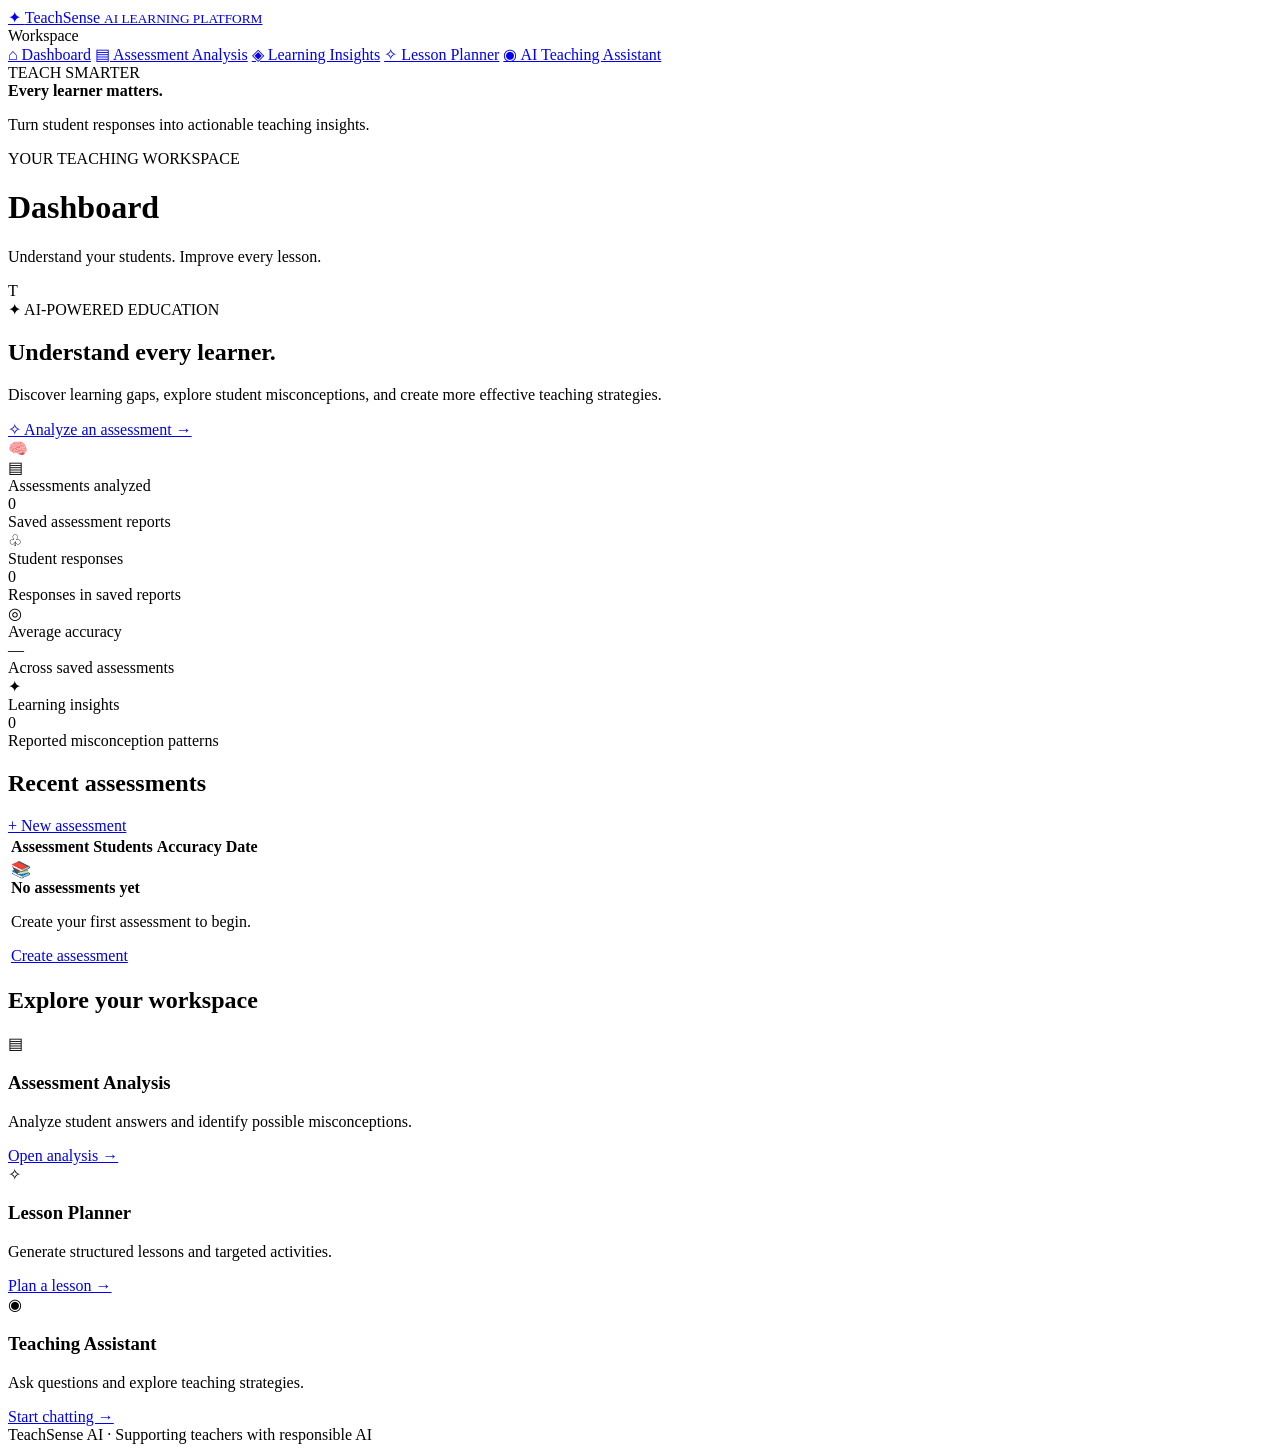
==== index.html @ 0a37e584 "index file" ====
<!DOCTYPE html>
<html lang="en">
<head>
  <meta charset="UTF-8">
  <meta name="viewport" content="width=device-width, initial-scale=1.0">
  <title>TeachSense AI | Dashboard</title>
  <link rel="stylesheet" href="style.css">
  <script src="script.js" defer></script>
</head>
<body>
  <div class="app-layout">

    <aside class="sidebar">
      <a class="brand" href="index.html">
        <span class="brand-icon">✦</span>
        <span>TeachSense <small>AI LEARNING PLATFORM</small></span>
      </a>

      <div class="nav-label">Workspace</div>
      <nav>
        <a class="nav-link active" href="index.html">⌂ Dashboard</a>
        <a class="nav-link" href="assessment.html">▤ Assessment Analysis</a>
        <a class="nav-link" href="insights.html">◈ Learning Insights</a>
        <a class="nav-link" href="lesson-plan.html">✧ Lesson Planner</a>
        <a class="nav-link" href="chat.html">◉ AI Teaching Assistant</a>
      </nav>

      <div class="sidebar-note">
        <div class="eyebrow">TEACH SMARTER</div>
        <strong>Every learner matters.</strong>
        <p>Turn student responses into actionable teaching insights.</p>
      </div>
    </aside>

    <main class="main-content">
      <header class="topbar">
        <div>
          <div class="eyebrow">YOUR TEACHING WORKSPACE</div>
          <h1>Dashboard</h1>
          <p class="subtitle">Understand your students. Improve every lesson.</p>
        </div>
        <div class="avatar" title="Teacher">T</div>
      </header>

      <section class="hero">
        <div>
          <div class="eyebrow">✦ AI-POWERED EDUCATION</div>
          <h1>Understand every <span>learner.</span></h1>
          <p class="subtitle">
            Discover learning gaps, explore student misconceptions,
            and create more effective teaching strategies.
          </p>
          <a class="btn" href="assessment.html">✧ Analyze an assessment →</a>
        </div>

        <div class="hero-art" aria-hidden="true">
          <div class="brain-orbit">
            <div class="brain-symbol">🧠</div>
          </div>
        </div>
      </section>

      <section class="stats-grid">
        <article class="stat-card">
          <div class="stat-icon">▤</div>
          <div class="stat-label">Assessments analyzed</div>
          <div class="stat-value" id="dashAssessments" data-count="0">0</div>
          <div class="muted">Saved assessment reports</div>
        </article>

        <article class="stat-card">
          <div class="stat-icon">♧</div>
          <div class="stat-label">Student responses</div>
          <div class="stat-value" id="dashResponses" data-count="0">0</div>
          <div class="muted">Responses in saved reports</div>
        </article>

        <article class="stat-card">
          <div class="stat-icon">◎</div>
          <div class="stat-label">Average accuracy</div>
          <div class="stat-value" id="dashAccuracy">—</div>
          <div class="muted">Across saved assessments</div>
        </article>

        <article class="stat-card">
          <div class="stat-icon">✦</div>
          <div class="stat-label">Learning insights</div>
          <div class="stat-value" id="dashInsights" data-count="0">0</div>
          <div class="muted">Reported misconception patterns</div>
        </article>
      </section>

      <div class="section-heading">
        <h2>Recent assessments</h2>
        <a class="btn btn-secondary" href="assessment.html">+ New assessment</a>
      </div>

      <section class="panel">
        <div class="table-wrap">
          <table>
            <thead>
              <tr>
                <th>Assessment</th>
                <th>Students</th>
                <th>Accuracy</th>
                <th>Date</th>
              </tr>
            </thead>
            <tbody id="recentAssessments">
              <tr>
                <td colspan="4">
                  <div class="empty-state">
                    <div class="empty-icon">📚</div>
                    <strong>No assessments yet</strong>
                    <p>Create your first assessment to begin.</p>
                    <a class="btn" href="assessment.html">Create assessment</a>
                  </div>
                </td>
              </tr>
            </tbody>
          </table>
        </div>
      </section>

      <div class="section-heading">
        <h2>Explore your workspace</h2>
      </div>

      <section class="grid-3">
        <article class="panel">
          <div class="stat-icon">▤</div>
          <h3>Assessment Analysis</h3>
          <p class="muted">Analyze student answers and identify possible misconceptions.</p>
          <a class="btn btn-secondary" href="assessment.html">Open analysis →</a>
        </article>

        <article class="panel">
          <div class="stat-icon">✧</div>
          <h3>Lesson Planner</h3>
          <p class="muted">Generate structured lessons and targeted activities.</p>
          <a class="btn btn-secondary" href="lesson-plan.html">Plan a lesson →</a>
        </article>

        <article class="panel">
          <div class="stat-icon">◉</div>
          <h3>Teaching Assistant</h3>
          <p class="muted">Ask questions and explore teaching strategies.</p>
          <a class="btn btn-secondary" href="chat.html">Start chatting →</a>
        </article>
      </section>

      <footer class="footer">
        TeachSense AI · Supporting teachers with responsible AI
      </footer>
    </main>
  </div>
</body>
</html>
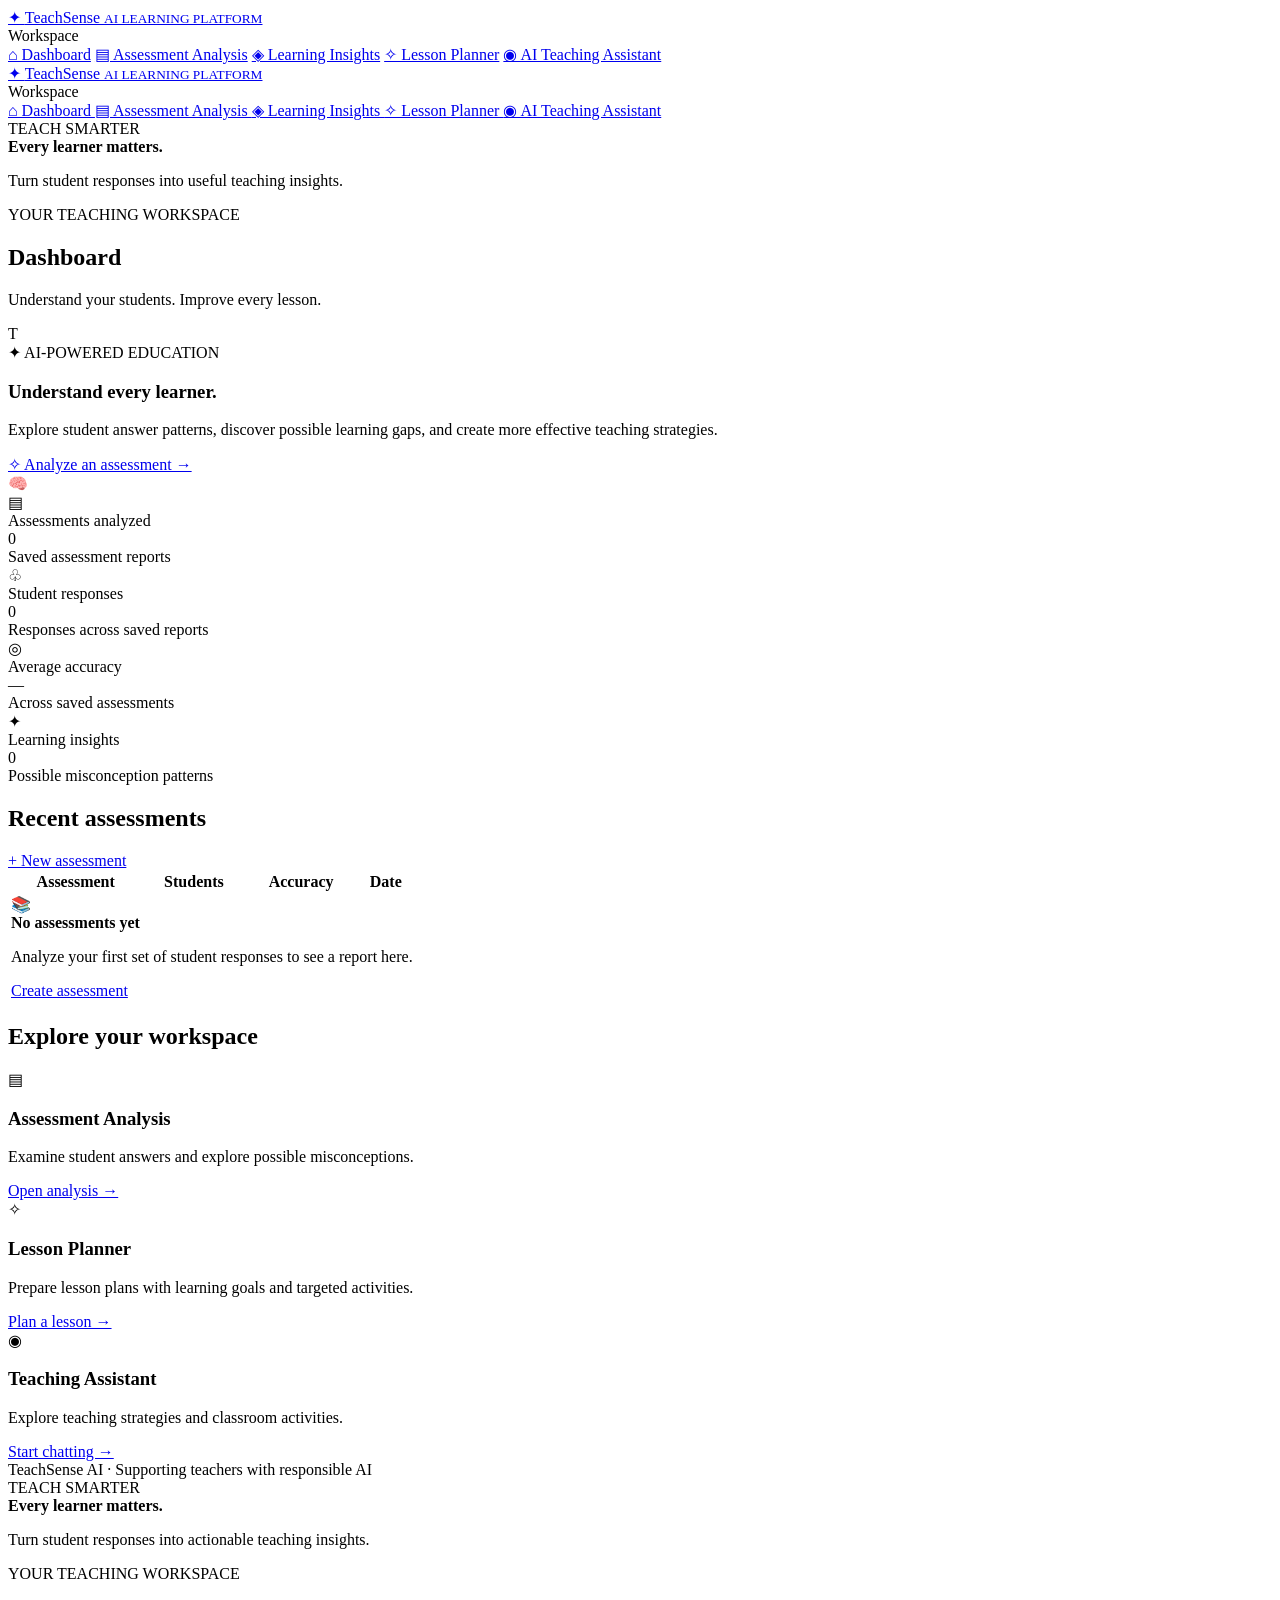
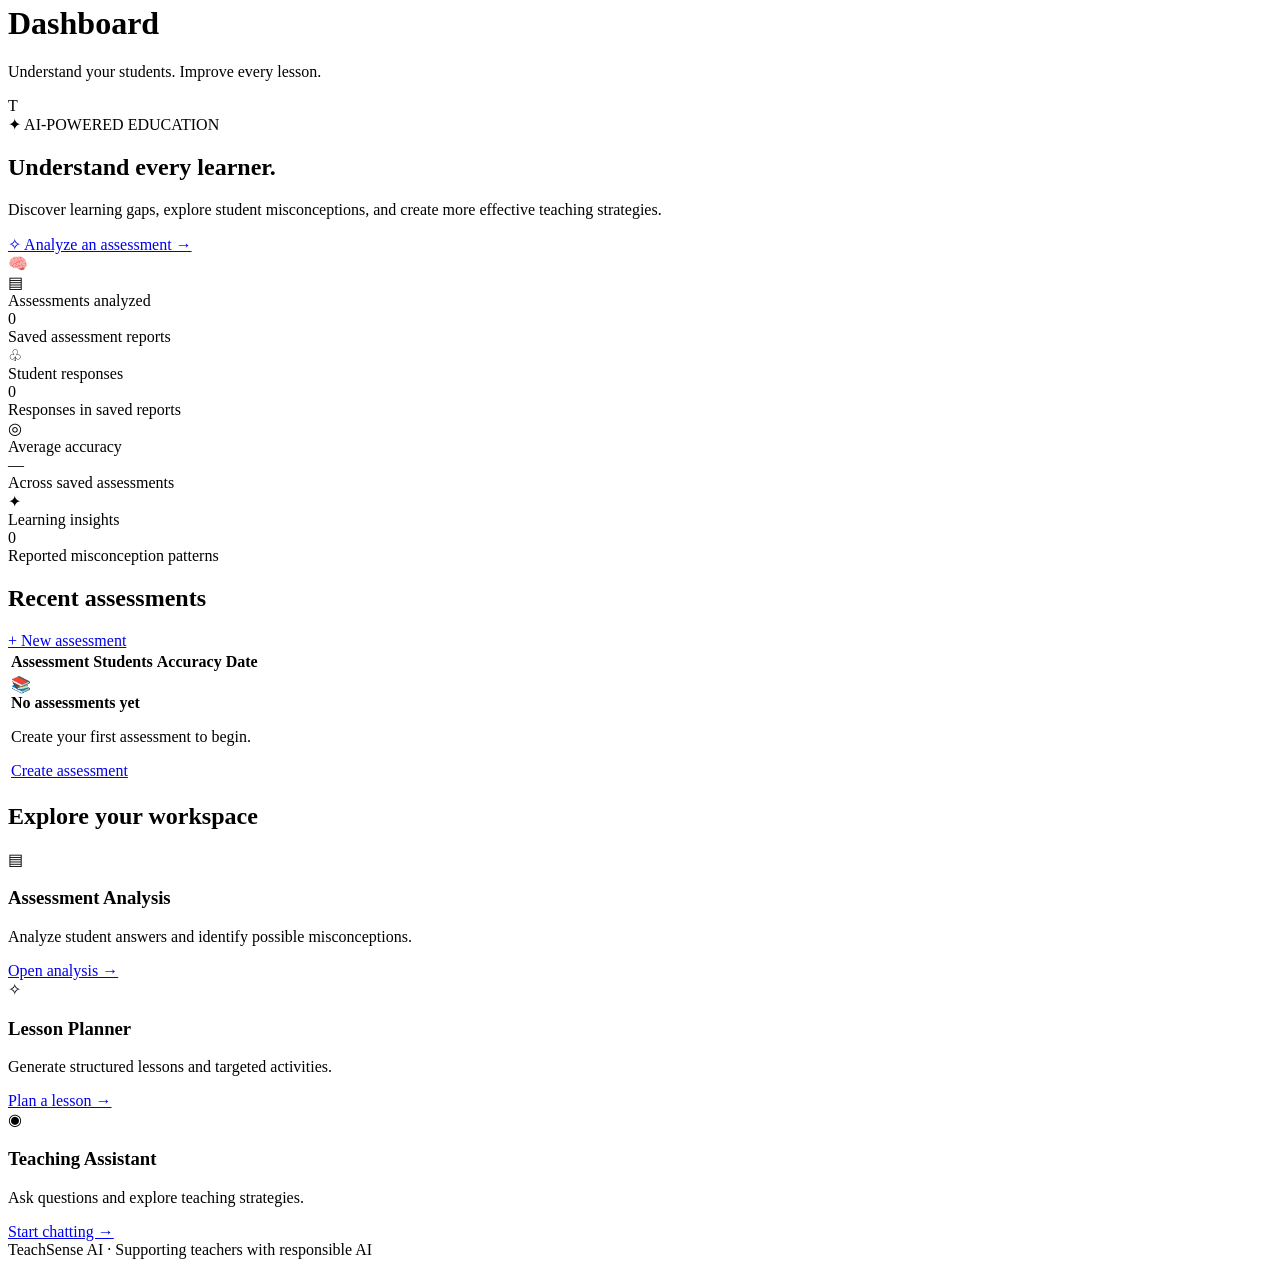
==== commit 985ba6cf: "index.html" ====
--- a/index.html
+++ b/index.html
@@ -27,6 +27,280 @@
       </nav>
 
       <div class="sidebar-note">
+<!DOCTYPE html>
+<html lang="en">
+<head>
+  <meta charset="UTF-8">
+  <meta name="viewport" content="width=device-width, initial-scale=1.0">
+
+  <meta
+    name="description"
+    content="TeachSense AI helps teachers explore student learning gaps and plan targeted teaching activities."
+  >
+
+  <title>TeachSense AI | Dashboard</title>
+
+  <link rel="stylesheet" href="style.css">
+  <script src="script.js" defer></script>
+</head>
+
+<body>
+  <div class="app-layout">
+
+    <!-- SIDEBAR -->
+    <aside class="sidebar">
+      <a class="brand" href="index.html" aria-label="TeachSense AI dashboard">
+        <span class="brand-icon">✦</span>
+        <span>
+          TeachSense
+          <small>AI LEARNING PLATFORM</small>
+        </span>
+      </a>
+
+      <div class="nav-label">Workspace</div>
+
+      <nav aria-label="Main navigation">
+        <a class="nav-link active" href="index.html" aria-current="page">
+          ⌂ Dashboard
+        </a>
+
+        <a class="nav-link" href="assessment.html">
+          ▤ Assessment Analysis
+        </a>
+
+        <a class="nav-link" href="insights.html">
+          ◈ Learning Insights
+        </a>
+
+        <a class="nav-link" href="lesson-plan.html">
+          ✧ Lesson Planner
+        </a>
+
+        <a class="nav-link" href="chat.html">
+          ◉ AI Teaching Assistant
+        </a>
+      </nav>
+
+      <div class="sidebar-note">
+        <div class="eyebrow">TEACH SMARTER</div>
+        <strong>Every learner matters.</strong>
+        <p>
+          Turn student responses into useful teaching insights.
+        </p>
+      </div>
+    </aside>
+
+    <!-- MAIN DASHBOARD -->
+    <main class="main-content">
+
+      <!-- HEADER -->
+      <header class="topbar">
+        <div>
+          <div class="eyebrow">YOUR TEACHING WORKSPACE</div>
+          <h1>Dashboard</h1>
+          <p class="subtitle">
+            Understand your students. Improve every lesson.
+          </p>
+        </div>
+
+        <div class="avatar" title="Teacher profile" aria-label="Teacher">
+          T
+        </div>
+      </header>
+
+      <!-- HERO SECTION -->
+      <section class="hero">
+        <div>
+          <div class="eyebrow">✦ AI-POWERED EDUCATION</div>
+
+          <h1>
+            Understand every
+            <span>learner.</span>
+          </h1>
+
+          <p class="subtitle">
+            Explore student answer patterns, discover possible
+            learning gaps, and create more effective teaching strategies.
+          </p>
+
+          <a class="btn" href="assessment.html">
+            ✧ Analyze an assessment →
+          </a>
+        </div>
+
+        <div class="hero-art" aria-hidden="true">
+          <div class="brain-orbit">
+            <div class="brain-symbol">🧠</div>
+          </div>
+        </div>
+      </section>
+
+      <!-- DASHBOARD STATISTICS -->
+      <section class="stats-grid" aria-label="Dashboard statistics">
+
+        <article class="stat-card">
+          <div class="stat-icon">▤</div>
+          <div class="stat-label">Assessments analyzed</div>
+
+          <div
+            class="stat-value"
+            id="dashAssessments"
+            data-count="0"
+            aria-live="polite"
+          >0</div>
+
+          <div class="muted">Saved assessment reports</div>
+        </article>
+
+        <article class="stat-card">
+          <div class="stat-icon">♧</div>
+          <div class="stat-label">Student responses</div>
+
+          <div
+            class="stat-value"
+            id="dashResponses"
+            data-count="0"
+            aria-live="polite"
+          >0</div>
+
+          <div class="muted">Responses across saved reports</div>
+        </article>
+
+        <article class="stat-card">
+          <div class="stat-icon">◎</div>
+          <div class="stat-label">Average accuracy</div>
+
+          <div
+            class="stat-value"
+            id="dashAccuracy"
+            aria-live="polite"
+          >—</div>
+
+          <div class="muted">Across saved assessments</div>
+        </article>
+
+        <article class="stat-card">
+          <div class="stat-icon">✦</div>
+          <div class="stat-label">Learning insights</div>
+
+          <div
+            class="stat-value"
+            id="dashInsights"
+            data-count="0"
+            aria-live="polite"
+          >0</div>
+
+          <div class="muted">Possible misconception patterns</div>
+        </article>
+
+      </section>
+
+      <!-- RECENT ASSESSMENTS -->
+      <div class="section-heading">
+        <h2>Recent assessments</h2>
+
+        <a class="btn btn-secondary" href="assessment.html">
+          + New assessment
+        </a>
+      </div>
+
+      <section class="panel">
+        <div class="table-wrap">
+          <table>
+            <thead>
+              <tr>
+                <th scope="col">Assessment</th>
+                <th scope="col">Students</th>
+                <th scope="col">Accuracy</th>
+                <th scope="col">Date</th>
+              </tr>
+            </thead>
+
+            <tbody id="recentAssessments">
+              <tr>
+                <td colspan="4">
+                  <div class="empty-state">
+                    <div class="empty-icon">📚</div>
+
+                    <strong>No assessments yet</strong>
+
+                    <p>
+                      Analyze your first set of student responses
+                      to see a report here.
+                    </p>
+
+                    <a class="btn" href="assessment.html">
+                      Create assessment
+                    </a>
+                  </div>
+                </td>
+              </tr>
+            </tbody>
+          </table>
+        </div>
+      </section>
+
+      <!-- WORKSPACE SHORTCUTS -->
+      <div class="section-heading">
+        <h2>Explore your workspace</h2>
+      </div>
+
+      <section class="grid-3">
+
+        <article class="panel">
+          <div class="stat-icon">▤</div>
+
+          <h3>Assessment Analysis</h3>
+
+          <p class="muted">
+            Examine student answers and explore possible misconceptions.
+          </p>
+
+          <a class="btn btn-secondary" href="assessment.html">
+            Open analysis →
+          </a>
+        </article>
+
+        <article class="panel">
+          <div class="stat-icon">✧</div>
+
+          <h3>Lesson Planner</h3>
+
+          <p class="muted">
+            Prepare lesson plans with learning goals and targeted activities.
+          </p>
+
+          <a class="btn btn-secondary" href="lesson-plan.html">
+            Plan a lesson →
+          </a>
+        </article>
+
+        <article class="panel">
+          <div class="stat-icon">◉</div>
+
+          <h3>Teaching Assistant</h3>
+
+          <p class="muted">
+            Explore teaching strategies and classroom activities.
+          </p>
+
+          <a class="btn btn-secondary" href="chat.html">
+            Start chatting →
+          </a>
+        </article>
+
+      </section>
+
+      <!-- FOOTER -->
+      <footer class="footer">
+        TeachSense AI · Supporting teachers with responsible AI
+      </footer>
+
+    </main>
+  </div>
+</body>
+</html>
+
         <div class="eyebrow">TEACH SMARTER</div>
         <strong>Every learner matters.</strong>
         <p>Turn student responses into actionable teaching insights.</p>
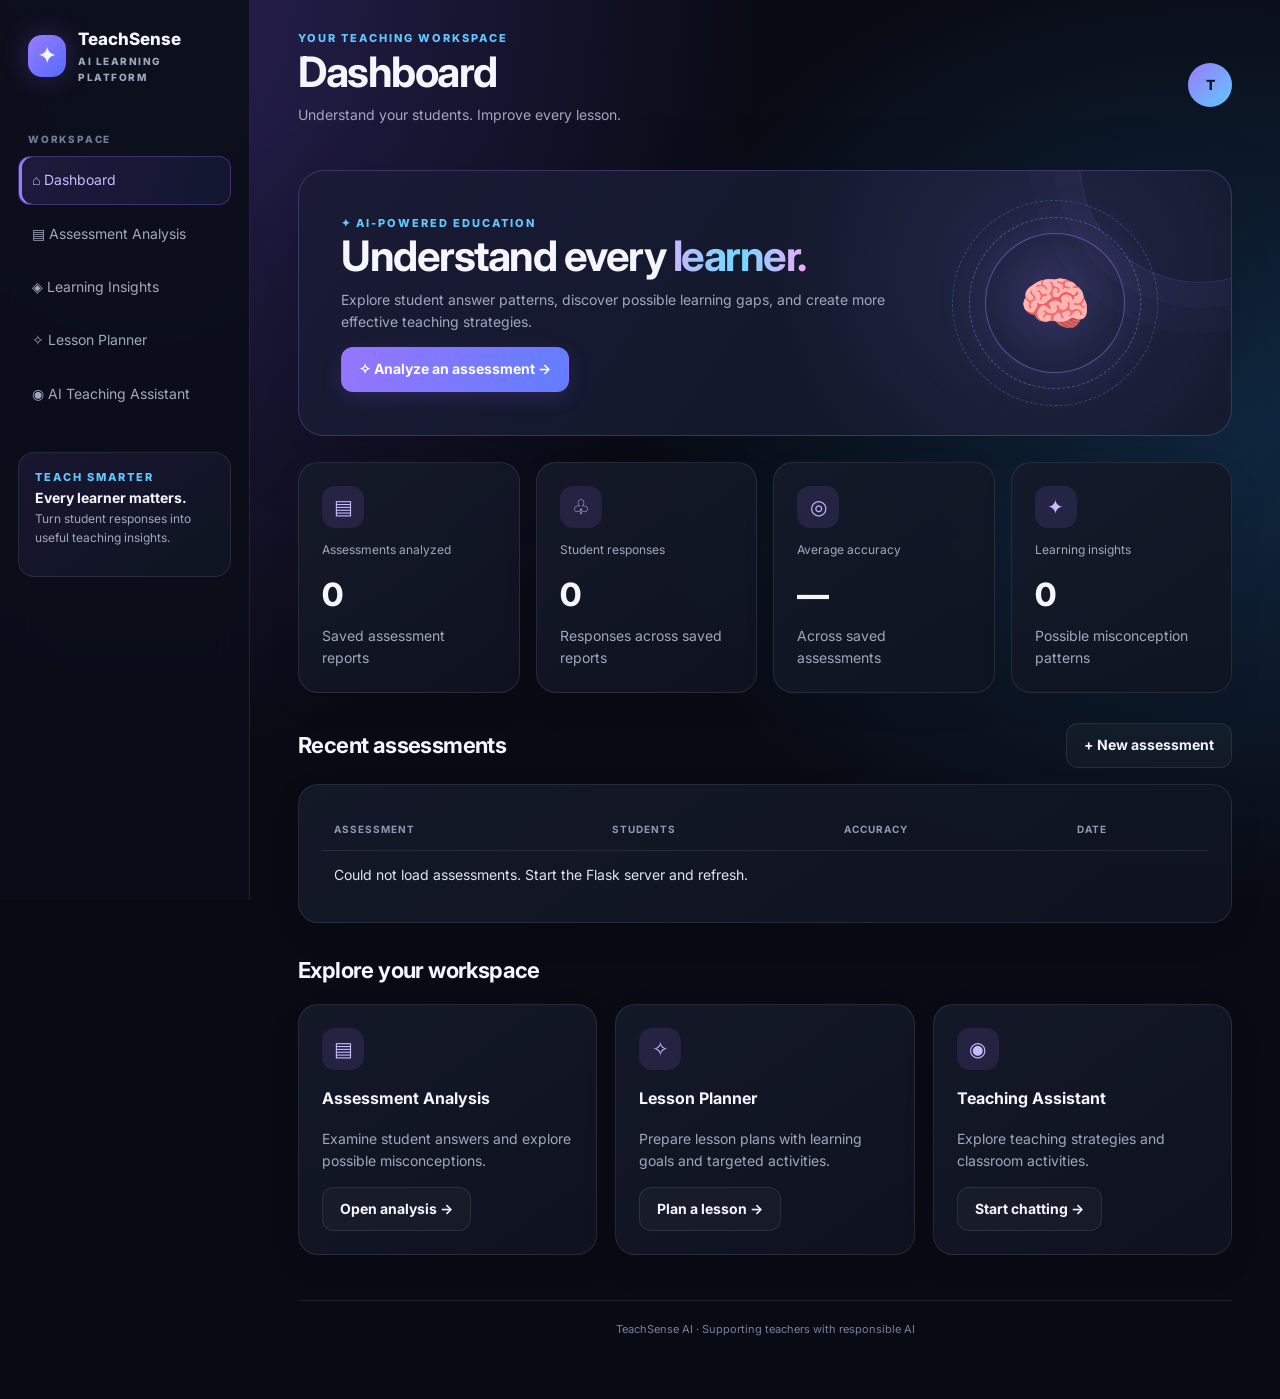
==== commit a29a005f: "TeachSense AI" ====
--- a/index.html
+++ b/index.html
@@ -1,32 +1,4 @@
 
-<!DOCTYPE html>
-<html lang="en">
-<head>
-  <meta charset="UTF-8">
-  <meta name="viewport" content="width=device-width, initial-scale=1.0">
-  <title>TeachSense AI | Dashboard</title>
-  <link rel="stylesheet" href="style.css">
-  <script src="script.js" defer></script>
-</head>
-<body>
-  <div class="app-layout">
-
-    <aside class="sidebar">
-      <a class="brand" href="index.html">
-        <span class="brand-icon">✦</span>
-        <span>TeachSense <small>AI LEARNING PLATFORM</small></span>
-      </a>
-
-      <div class="nav-label">Workspace</div>
-      <nav>
-        <a class="nav-link active" href="index.html">⌂ Dashboard</a>
-        <a class="nav-link" href="assessment.html">▤ Assessment Analysis</a>
-        <a class="nav-link" href="insights.html">◈ Learning Insights</a>
-        <a class="nav-link" href="lesson-plan.html">✧ Lesson Planner</a>
-        <a class="nav-link" href="chat.html">◉ AI Teaching Assistant</a>
-      </nav>
-
-      <div class="sidebar-note">
 <!DOCTYPE html>
 <html lang="en">
 <head>
@@ -300,134 +272,3 @@
   </div>
 </body>
 </html>
-
-        <div class="eyebrow">TEACH SMARTER</div>
-        <strong>Every learner matters.</strong>
-        <p>Turn student responses into actionable teaching insights.</p>
-      </div>
-    </aside>
-
-    <main class="main-content">
-      <header class="topbar">
-        <div>
-          <div class="eyebrow">YOUR TEACHING WORKSPACE</div>
-          <h1>Dashboard</h1>
-          <p class="subtitle">Understand your students. Improve every lesson.</p>
-        </div>
-        <div class="avatar" title="Teacher">T</div>
-      </header>
-
-      <section class="hero">
-        <div>
-          <div class="eyebrow">✦ AI-POWERED EDUCATION</div>
-          <h1>Understand every <span>learner.</span></h1>
-          <p class="subtitle">
-            Discover learning gaps, explore student misconceptions,
-            and create more effective teaching strategies.
-          </p>
-          <a class="btn" href="assessment.html">✧ Analyze an assessment →</a>
-        </div>
-
-        <div class="hero-art" aria-hidden="true">
-          <div class="brain-orbit">
-            <div class="brain-symbol">🧠</div>
-          </div>
-        </div>
-      </section>
-
-      <section class="stats-grid">
-        <article class="stat-card">
-          <div class="stat-icon">▤</div>
-          <div class="stat-label">Assessments analyzed</div>
-          <div class="stat-value" id="dashAssessments" data-count="0">0</div>
-          <div class="muted">Saved assessment reports</div>
-        </article>
-
-        <article class="stat-card">
-          <div class="stat-icon">♧</div>
-          <div class="stat-label">Student responses</div>
-          <div class="stat-value" id="dashResponses" data-count="0">0</div>
-          <div class="muted">Responses in saved reports</div>
-        </article>
-
-        <article class="stat-card">
-          <div class="stat-icon">◎</div>
-          <div class="stat-label">Average accuracy</div>
-          <div class="stat-value" id="dashAccuracy">—</div>
-          <div class="muted">Across saved assessments</div>
-        </article>
-
-        <article class="stat-card">
-          <div class="stat-icon">✦</div>
-          <div class="stat-label">Learning insights</div>
-          <div class="stat-value" id="dashInsights" data-count="0">0</div>
-          <div class="muted">Reported misconception patterns</div>
-        </article>
-      </section>
-
-      <div class="section-heading">
-        <h2>Recent assessments</h2>
-        <a class="btn btn-secondary" href="assessment.html">+ New assessment</a>
-      </div>
-
-      <section class="panel">
-        <div class="table-wrap">
-          <table>
-            <thead>
-              <tr>
-                <th>Assessment</th>
-                <th>Students</th>
-                <th>Accuracy</th>
-                <th>Date</th>
-              </tr>
-            </thead>
-            <tbody id="recentAssessments">
-              <tr>
-                <td colspan="4">
-                  <div class="empty-state">
-                    <div class="empty-icon">📚</div>
-                    <strong>No assessments yet</strong>
-                    <p>Create your first assessment to begin.</p>
-                    <a class="btn" href="assessment.html">Create assessment</a>
-                  </div>
-                </td>
-              </tr>
-            </tbody>
-          </table>
-        </div>
-      </section>
-
-      <div class="section-heading">
-        <h2>Explore your workspace</h2>
-      </div>
-
-      <section class="grid-3">
-        <article class="panel">
-          <div class="stat-icon">▤</div>
-          <h3>Assessment Analysis</h3>
-          <p class="muted">Analyze student answers and identify possible misconceptions.</p>
-          <a class="btn btn-secondary" href="assessment.html">Open analysis →</a>
-        </article>
-
-        <article class="panel">
-          <div class="stat-icon">✧</div>
-          <h3>Lesson Planner</h3>
-          <p class="muted">Generate structured lessons and targeted activities.</p>
-          <a class="btn btn-secondary" href="lesson-plan.html">Plan a lesson →</a>
-        </article>
-
-        <article class="panel">
-          <div class="stat-icon">◉</div>
-          <h3>Teaching Assistant</h3>
-          <p class="muted">Ask questions and explore teaching strategies.</p>
-          <a class="btn btn-secondary" href="chat.html">Start chatting →</a>
-        </article>
-      </section>
-
-      <footer class="footer">
-        TeachSense AI · Supporting teachers with responsible AI
-      </footer>
-    </main>
-  </div>
-</body>
-</html>
--- a/style.css
+++ b/style.css
@@ -0,0 +1,674 @@
+
+@import url('https://fonts.googleapis.com/css2?family=Inter:wght@400;500;600;700;800&display=swap');
+
+:root {
+  --bg: #090b14;
+  --surface: #111522;
+  --text: #f4f5ff;
+  --muted: #a1a8bd;
+  --purple: #9b7bff;
+  --blue: #61c7ff;
+  --border: rgba(255,255,255,.09);
+}
+
+* { box-sizing: border-box; }
+
+html { scroll-behavior: smooth; }
+
+body {
+  margin: 0;
+  min-height: 100vh;
+  background:
+    radial-gradient(ellipse at 12% 0%, #282052, transparent 38%),
+    radial-gradient(ellipse at 95% 30%, #102942, transparent 35%),
+    var(--bg);
+  color: var(--text);
+  font-family: Inter, Arial, sans-serif;
+  font-size: 14px;
+  line-height: 1.6;
+}
+
+a { color: inherit; text-decoration: none; }
+button, input, textarea, select { font: inherit; }
+button { cursor: pointer; }
+
+.app-layout {
+  display: grid;
+  grid-template-columns: 250px minmax(0,1fr);
+  min-height: 100vh;
+}
+
+.sidebar {
+  position: sticky;
+  top: 0;
+  height: 100vh;
+  padding: 26px 18px;
+  background: #0b0e19ed;
+  border-right: 1px solid var(--border);
+  backdrop-filter: blur(22px);
+  z-index: 10;
+}
+
+.brand {
+  display: flex;
+  align-items: center;
+  gap: 12px;
+  padding: 0 10px 28px;
+  font-size: 17px;
+  font-weight: 800;
+}
+
+.brand-icon {
+  display: grid;
+  place-items: center;
+  width: 42px;
+  height: 42px;
+  border-radius: 14px;
+  background: linear-gradient(135deg, var(--purple), #526cff);
+  box-shadow: 0 0 28px #8b5cf64a;
+  font-size: 21px;
+}
+
+.brand small {
+  display: block;
+  font-size: 10px;
+  color: var(--muted);
+  letter-spacing: 1.5px;
+}
+
+.nav-label {
+  margin: 18px 10px 9px;
+  color: #737d98;
+  font-size: 10px;
+  font-weight: 800;
+  letter-spacing: 1.8px;
+  text-transform: uppercase;
+}
+
+.nav-link {
+  display: flex;
+  gap: 12px;
+  margin: 5px 0;
+  padding: 12px 13px;
+  border: 1px solid transparent;
+  border-radius: 12px;
+  color: var(--muted);
+  transition: .25s ease;
+}
+
+.nav-link:hover {
+  background: #ffffff09;
+  color: white;
+  transform: translateX(3px);
+}
+
+.nav-link.active {
+  background: linear-gradient(110deg, #8b5cf626, #526cff18);
+  border-color: #9b7bff45;
+  color: #c8baff;
+  box-shadow: inset 3px 0 var(--purple);
+}
+
+.sidebar-note {
+  margin-top: 34px;
+  padding: 16px;
+  border: 1px solid var(--border);
+  border-radius: 16px;
+  background: linear-gradient(145deg, #8b5cf61b, #61c7ff09);
+}
+
+.sidebar-note p { color: var(--muted); font-size: 12px; }
+
+.main-content {
+  width: 100%;
+  min-width: 0;
+  max-width: 1600px;
+  margin: auto;
+  padding: 30px clamp(16px,4vw,48px) 60px;
+}
+
+.topbar {
+  display: flex;
+  justify-content: space-between;
+  align-items: center;
+  gap: 16px;
+  margin-bottom: 30px;
+}
+
+.eyebrow {
+  color: var(--blue);
+  font-size: 11px;
+  font-weight: 800;
+  letter-spacing: 2px;
+  text-transform: uppercase;
+}
+
+h1 {
+  margin: 0 0 8px;
+  font-size: clamp(28px,4vw,42px);
+  line-height: 1.15;
+  letter-spacing: -1.5px;
+}
+
+h2 { font-size: 22px; letter-spacing: -.6px; }
+h3 { font-size: 16px; }
+p { margin-top: 0; }
+
+.subtitle, .muted { color: var(--muted); }
+
+.avatar {
+  display: grid;
+  place-items: center;
+  width: 44px;
+  height: 44px;
+  border-radius: 50%;
+  background: linear-gradient(135deg, var(--purple), var(--blue));
+  color: #101324;
+  font-weight: 800;
+}
+
+.hero {
+  position: relative;
+  display: grid;
+  grid-template-columns: minmax(0,1.35fr) minmax(180px,.65fr);
+  align-items: center;
+  gap: 22px;
+  overflow: hidden;
+  padding: clamp(24px,4vw,42px);
+  margin-bottom: 26px;
+  border: 1px solid #9b7bff42;
+  border-radius: 26px;
+  background:
+    radial-gradient(circle at 80% 40%, #9b7bff25, transparent 35%),
+    linear-gradient(125deg, #1a1a35, #11192a 70%);
+  box-shadow: 0 25px 80px #0003;
+  animation: heroIn .8s ease both;
+}
+
+.hero::after {
+  content: "";
+  position: absolute;
+  width: 240px;
+  height: 240px;
+  right: -90px;
+  top: -130px;
+  border: 1px solid #9b7bff30;
+  border-radius: 50%;
+  box-shadow: 0 0 0 25px #9b7bff08, 0 0 0 50px #9b7bff06;
+  pointer-events: none;
+}
+
+.hero h1 span {
+  background: linear-gradient(90deg, #c6b7ff, #70d9ff, #f1a9ff);
+  -webkit-background-clip: text;
+  background-clip: text;
+  color: transparent;
+}
+
+.hero-art {
+  display: grid;
+  place-items: center;
+  min-height: 180px;
+}
+
+.brain-orbit {
+  position: relative;
+  display: grid;
+  place-items: center;
+  width: 140px;
+  height: 140px;
+  border: 1px solid #9b7bff78;
+  border-radius: 50%;
+  background: radial-gradient(circle, #9b7bff26, transparent 68%);
+  box-shadow: 0 0 55px #9b7bff21;
+  animation: float 4s ease-in-out infinite;
+}
+
+.brain-orbit::before, .brain-orbit::after {
+  content: "";
+  position: absolute;
+  inset: -17px;
+  border: 1px dashed #8e86ff73;
+  border-radius: 50%;
+  animation: spin 18s linear infinite;
+}
+
+.brain-orbit::after {
+  inset: -34px;
+  border-color: #61c7ff43;
+  animation-direction: reverse;
+  animation-duration: 26s;
+}
+
+.brain-symbol { font-size: 58px; }
+
+.stats-grid {
+  display: grid;
+  grid-template-columns: repeat(4,minmax(0,1fr));
+  gap: 16px;
+  margin: 24px 0;
+}
+
+.grid-2 {
+  display: grid;
+  grid-template-columns: repeat(2,minmax(0,1fr));
+  gap: 20px;
+}
+
+.grid-3 {
+  display: grid;
+  grid-template-columns: repeat(3,minmax(0,1fr));
+  gap: 18px;
+}
+
+.panel, .stat-card {
+  min-width: 0;
+  padding: 23px;
+  border: 1px solid var(--border);
+  border-radius: 20px;
+  background: linear-gradient(145deg,#151a2aeb,#101421ed);
+  box-shadow: 0 12px 35px #00000012;
+  transition: transform .3s ease, border-color .3s ease,
+              box-shadow .3s ease;
+}
+
+.panel:hover, .stat-card:hover {
+  transform: translateY(-4px);
+  border-color: #9b7bff58;
+  box-shadow: 0 18px 45px #0003;
+}
+
+.stat-label { color: var(--muted); font-size: 12px; }
+
+.stat-value {
+  margin: 10px 0 4px;
+  font-size: 32px;
+  font-weight: 800;
+  letter-spacing: -1px;
+}
+
+.stat-icon {
+  display: grid;
+  place-items: center;
+  width: 42px;
+  height: 42px;
+  margin-bottom: 12px;
+  border-radius: 13px;
+  background: #9b7bff20;
+  color: #c8baff;
+  font-size: 20px;
+}
+
+.section-heading {
+  display: flex;
+  justify-content: space-between;
+  align-items: center;
+  flex-wrap: wrap;
+  gap: 12px;
+  margin: 30px 0 16px;
+}
+
+.section-heading h2 { margin: 0; }
+
+.btn {
+  display: inline-flex;
+  align-items: center;
+  justify-content: center;
+  gap: 8px;
+  min-height: 42px;
+  padding: 10px 17px;
+  border: 1px solid transparent;
+  border-radius: 12px;
+  background: linear-gradient(110deg,#9675ff,#627dff);
+  color: white;
+  font-weight: 700;
+  box-shadow: 0 6px 20px #8b5cf629;
+  transition: transform .2s, box-shadow .2s, filter .2s;
+}
+
+.btn:hover {
+  transform: translateY(-2px);
+  filter: brightness(1.1);
+  box-shadow: 0 10px 28px #8b5cf64a;
+}
+
+.btn:active { transform: scale(.98); }
+
+.btn-secondary {
+  border-color: var(--border);
+  background: #ffffff08;
+  box-shadow: none;
+  color: var(--text);
+}
+
+.btn-danger {
+  background: #ff62621b;
+  border-color: #ff626245;
+  box-shadow: none;
+}
+
+.btn:disabled { opacity: .6; cursor: not-allowed; }
+
+.form-grid {
+  display: grid;
+  grid-template-columns: repeat(2,minmax(0,1fr));
+  gap: 18px;
+}
+
+.form-group {
+  display: flex;
+  flex-direction: column;
+  gap: 7px;
+  margin-bottom: 16px;
+}
+
+.form-group.full { grid-column: 1/-1; }
+
+label {
+  color: #dce1f5;
+  font-size: 12px;
+  font-weight: 700;
+}
+
+input, textarea, select {
+  width: 100%;
+  min-width: 0;
+  padding: 12px 14px;
+  border: 1px solid #ffffff18;
+  border-radius: 11px;
+  background: #090d19;
+  color: var(--text);
+  transition: border-color .2s, box-shadow .2s;
+}
+
+input::placeholder, textarea::placeholder { color: #727c94; }
+
+input:focus, textarea:focus, select:focus {
+  outline: none;
+  border-color: var(--purple);
+  box-shadow: 0 0 0 3px #9b7bff1c;
+}
+
+textarea { min-height: 110px; resize: vertical; }
+
+.table-wrap { overflow-x: auto; }
+
+table { width: 100%; border-collapse: collapse; min-width: 520px; }
+th, td { padding: 13px 12px; border-bottom: 1px solid var(--border); text-align: left; }
+th { color: #8f9ab3; font-size: 10px; text-transform: uppercase; letter-spacing: 1px; }
+td { color: #e0e5f6; }
+tr:last-child td { border-bottom: none; }
+
+.badge {
+  display: inline-flex;
+  padding: 5px 9px;
+  border: 1px solid #9b7bff40;
+  border-radius: 999px;
+  background: #9b7bff15;
+  color: #c6b7ff;
+  font-size: 11px;
+  font-weight: 700;
+}
+
+.notice {
+  padding: 14px 16px;
+  margin: 15px 0;
+  border: 1px solid #61c7ff36;
+  border-radius: 12px;
+  background: #61c7ff0d;
+  color: #c8eaff;
+}
+
+.notice.error { border-color: #ff77774d; background: #ff777710; color: #ffb1b1; }
+.notice.success { border-color: #65e6b250; background: #65e6b20e; color: #a5f5d5; }
+
+.empty-state { padding: 35px 15px; color: var(--muted); text-align: center; }
+.empty-icon { font-size: 36px; margin-bottom: 10px; }
+
+.result-block {
+  padding: 18px;
+  margin-top: 18px;
+  border: 1px solid var(--border);
+  border-radius: 15px;
+  background: #090d19;
+}
+
+.result-block h3 { color: #c8baff; }
+
+.chat-messages {
+  display: flex;
+  flex-direction: column;
+  gap: 15px;
+  max-height: 440px;
+  min-height: 220px;
+  overflow-y: auto;
+  padding: 18px;
+  margin-bottom: 15px;
+  border: 1px solid var(--border);
+  border-radius: 16px;
+  background: #090d19;
+}
+
+.chat-bubble {
+  max-width: 85%;
+  padding: 13px 16px;
+  border: 1px solid var(--border);
+  border-radius: 16px 16px 16px 4px;
+  background: #171d30;
+  animation: bubbleIn .3s ease both;
+  overflow-wrap: anywhere;
+  white-space: pre-wrap;
+}
+
+.chat-bubble.user {
+  align-self: flex-end;
+  border-color: #9b7bff4a;
+  border-radius: 16px 16px 4px 16px;
+  background: linear-gradient(135deg,#7254c833,#4564a82b);
+}
+
+.chat-form { display: flex; gap: 10px; align-items: flex-end; }
+.chat-form textarea { min-height: 48px; }
+
+.is-loading { pointer-events: none; }
+.is-loading::before {
+  content: "";
+  display: inline-block;
+  width: 13px;
+  height: 13px;
+  margin-right: 8px;
+  border: 2px solid #ffffff60;
+  border-top-color: white;
+  border-radius: 50%;
+  animation: spin .7s linear infinite;
+}
+
+.reveal {
+  opacity: 0;
+  transform: translateY(16px);
+  transition: opacity .65s ease, transform .65s ease;
+}
+
+.reveal.is-visible { opacity: 1; transform: translateY(0); }
+
+.footer {
+  margin-top: 45px;
+  padding-top: 20px;
+  border-top: 1px solid var(--border);
+  color: #77819a;
+  font-size: 11px;
+  text-align: center;
+}
+
+@keyframes heroIn {
+  from { opacity: 0; transform: translateY(15px); }
+  to { opacity: 1; transform: translateY(0); }
+}
+
+@keyframes float {
+  0%,100% { transform: translateY(0); }
+  50% { transform: translateY(-10px); }
+}
+
+@keyframes spin { to { transform: rotate(360deg); } }
+
+@keyframes bubbleIn {
+  from { opacity: 0; transform: translateY(8px) scale(.98); }
+  to { opacity: 1; transform: translateY(0) scale(1); }
+}
+
+@media (max-width: 1100px) {
+  .stats-grid { grid-template-columns: repeat(2,minmax(0,1fr)); }
+  .grid-3 { grid-template-columns: repeat(2,minmax(0,1fr)); }
+}
+
+@media (max-width: 760px) {
+  .app-layout { grid-template-columns: 1fr; }
+  .sidebar {
+    position: relative;
+    height: auto;
+    padding: 14px;
+    border-right: 0;
+    border-bottom: 1px solid var(--border);
+  }
+  .brand { padding: 0 5px 12px; }
+  .nav-label, .sidebar-note { display: none; }
+  .sidebar nav { display: flex; gap: 7px; overflow-x: auto; padding-bottom: 3px; }
+  .nav-link { flex: 0 0 auto; margin: 0; padding: 9px 11px; font-size: 12px; }
+  .main-content { padding: 22px 15px 40px; }
+  .hero { grid-template-columns: 1fr; }
+  .hero-art { min-height: 140px; }
+  .grid-2, .grid-3, .form-grid { grid-template-columns: 1fr; }
+  .form-group.full { grid-column: auto; }
+  .panel, .stat-card { padding: 17px; }
+  .chat-bubble { max-width: 95%; }
+}
+
+@media (prefers-reduced-motion: reduce) {
+  *, *::before, *::after {
+    animation-duration: .01ms !important;
+    animation-iteration-count: 1 !important;
+    scroll-behavior: auto !important;
+    transition-duration: .01ms !important;
+  }
+}
+
+/* =========================================
+   TEACHSENSE AI - UI IMPROVEMENTS
+   Add this at the bottom of style.css
+========================================= */
+
+/* Better keyboard accessibility */
+a:focus-visible,
+button:focus-visible,
+input:focus-visible,
+textarea:focus-visible,
+select:focus-visible {
+    outline: 2px solid var(--blue);
+    outline-offset: 3px;
+}
+
+/* Disabled buttons */
+button:disabled {
+    opacity: 0.55;
+    cursor: not-allowed;
+    transform: none;
+    filter: none;
+}
+
+/* Assessment response rows */
+.response-row {
+    padding: 16px;
+    margin: 12px 0;
+    border: 1px solid var(--border);
+    border-radius: 14px;
+    background: #ffffff05;
+}
+
+/* Keep long AI responses readable */
+#analysisPreview,
+#insightReport,
+#lessonResult {
+    min-width: 0;
+    overflow-wrap: anywhere;
+}
+
+#analysisPreview .result-block,
+#insightReport .result-block,
+#lessonResult .result-block {
+    line-height: 1.75;
+}
+
+/* Chat input layout */
+.chat-form {
+    display: flex;
+    flex-direction: column;
+    align-items: stretch;
+}
+
+.chat-form textarea {
+    width: 100%;
+}
+
+/* Make chat message text readable */
+.chat-bubble p:last-child {
+    margin-bottom: 0;
+}
+
+.chat-bubble strong {
+    display: block;
+    margin-bottom: 6px;
+    color: #c8baff;
+}
+
+/* Status messages */
+.notice[hidden] {
+    display: none !important;
+}
+
+/* Smooth report and result appearance */
+#analysisPreview,
+#insightReport,
+#lessonResult {
+    animation: heroIn 0.45s ease both;
+}
+
+/* Mobile layout improvements */
+@media (max-width: 480px) {
+    h1 {
+        letter-spacing: -0.8px;
+    }
+
+    .stats-grid {
+        grid-template-columns: 1fr;
+    }
+
+    .topbar {
+        align-items: flex-start;
+    }
+
+    .avatar {
+        flex: 0 0 40px;
+        width: 40px;
+        height: 40px;
+    }
+
+    .btn {
+        max-width: 100%;
+        white-space: normal;
+    }
+
+    .section-heading {
+        align-items: flex-start;
+    }
+}
+
+/* Respect users who prefer less animation */
+@media (prefers-reduced-motion: reduce) {
+    #analysisPreview,
+    #insightReport,
+    #lessonResult {
+        animation: none;
+    }
+}
+
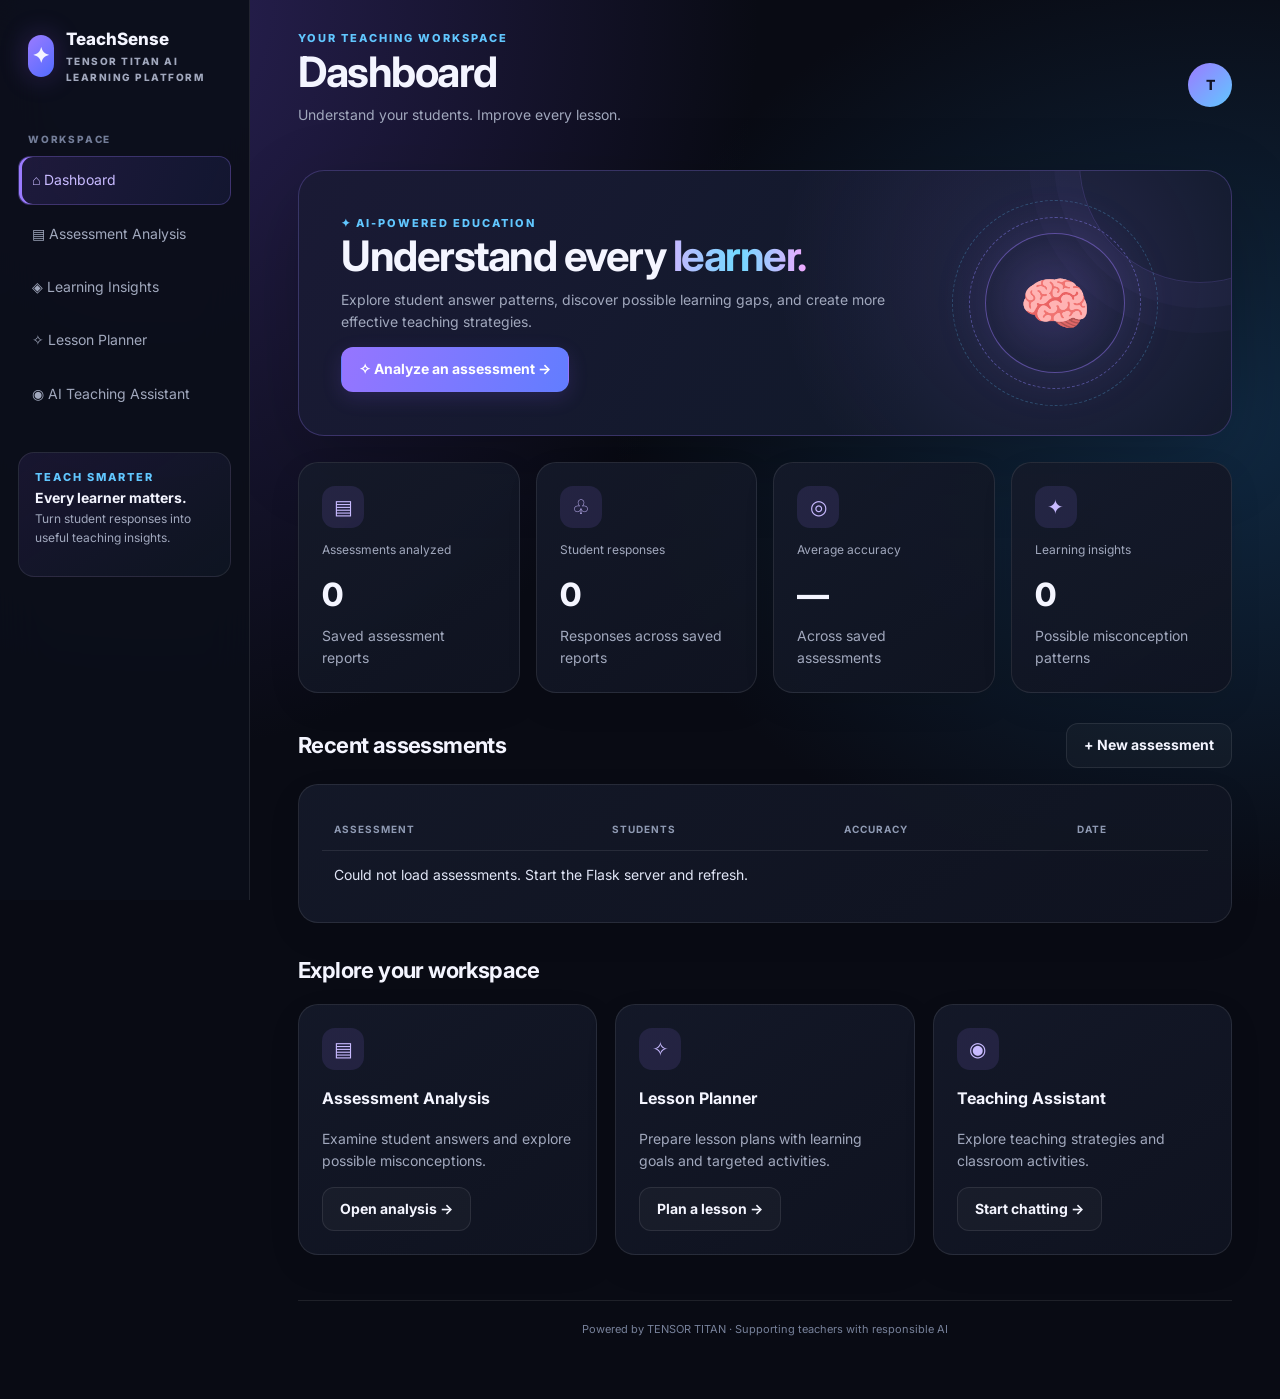
==== commit 3606b468: "Update index.html" ====
--- a/index.html
+++ b/index.html
@@ -25,7 +25,7 @@
         <span class="brand-icon">✦</span>
         <span>
           TeachSense
-          <small>AI LEARNING PLATFORM</small>
+          <small>TENSOR TITAN AI LEARNING PLATFORM</small>
         </span>
       </a>
 
@@ -265,7 +265,7 @@
 
       <!-- FOOTER -->
       <footer class="footer">
-        TeachSense AI · Supporting teachers with responsible AI
+        Powered by TENSOR TITAN · Supporting teachers with responsible AI
       </footer>
 
     </main>
--- a/style.css
+++ b/style.css
@@ -672,3 +672,34 @@
     }
 }
 
+/* Chatbot message improvements */
+.chat-messages {
+  display: flex;
+  flex-direction: column;
+  gap: 14px;
+  max-height: 520px;
+  overflow-y: auto;
+  padding: 12px;
+}
+
+.chat-bubble {
+  max-width: 90%;
+  overflow-wrap: anywhere;
+}
+
+.chat-bubble p {
+  white-space: pre-wrap;
+  line-height: 1.65;
+}
+
+.user-bubble {
+  align-self: flex-end;
+  background: rgba(113, 88, 245, 0.14);
+  border: 1px solid rgba(113, 88, 245, 0.35);
+}
+
+#chatSend:disabled {
+  opacity: 0.65;
+  cursor: wait;
+}
+
